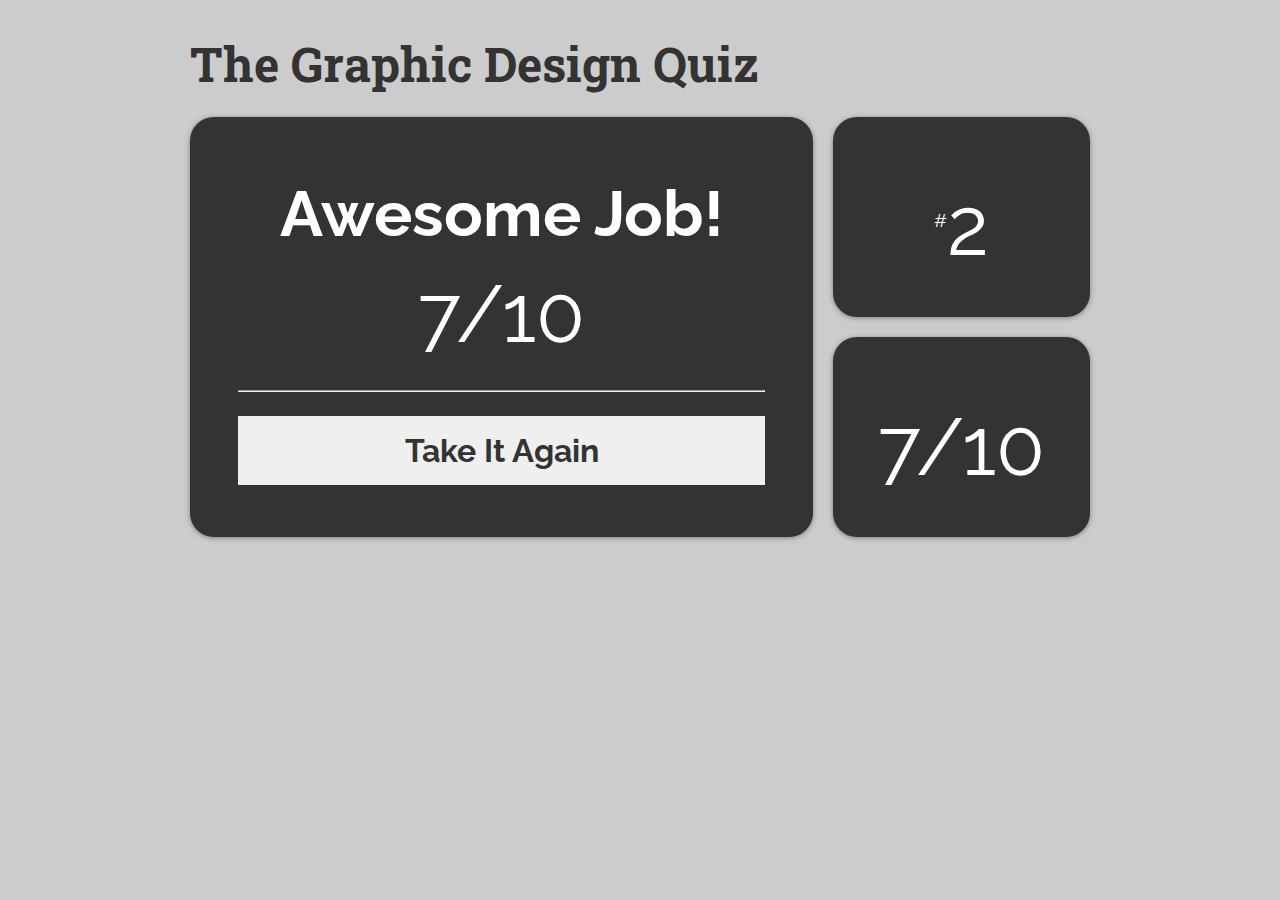
==== index.html @ c81ab488 "added wireframe for final results" ====
<!DOCTYPE html>
<html lang="en">
<head>
    <meta charset="UTF-8">
    <meta name="viewport" content="width=device-width, initial-scale=1.0">
    <meta http-equiv="X-UA-Compatible" content="ie=edge">
    <link rel="stylesheet" href="style.css">
    <script src="https://code.jquery.com/jquery-3.4.1.min.js" integrity="sha256-CSXorXvZcTkaix6Yvo6HppcZGetbYMGWSFlBw8HfCJo=" crossorigin="anonymous"></script>
    <link rel="stylesheet" href="https://use.fontawesome.com/releases/v5.8.2/css/all.css" integrity="sha384-oS3vJWv+0UjzBfQzYUhtDYW+Pj2yciDJxpsK1OYPAYjqT085Qq/1cq5FLXAZQ7Ay" crossorigin="anonymous">
    <title>The Graphic Design Quiz App</title>
</head>
<body>
    <div class="wrapper">
        <h1>The Graphic Design Quiz</h1>
        <main class="main-quiz">
            <section class="questions">
                <!-- Start of Question Form -->

                <!-- <form id="quiz-form">
                    <fieldset>
                        <legend><sup>#</sup><span id="question-number">1</span>. This is the first question?</legend>
                        <div>
                            <input type="radio" name="answer" id="answer_1" value="" class="form-radio" required>
                            <label for="answer_1">Lorem ipsum dolor sit amet.</label>
                        </div>
                        <div>
                            <input type="radio" name="answer" id="answer_2" value="" class="form-radio" required>
                            <label for="answer_2">Lorem ipsum dolor sit amet consectetur.</label>
                        </div>
                        <div>
                            <input type="radio" name="answer" id="answer_3" value="" class="form-radio" required>
                            <label for="answer_3">Lorem ipsum dolor sit amet, consectetur adipisicing.</label>
                        </div>
                        <div>
                            <input type="radio" name="answer" id="answer_4" value="" class="form-radio" required>
                            <label for="answer_4">Lorem ipsum dolor sit.</label>
                        </div>
                    </fieldset>
                    <button class="btn">Submit Answer</button>
                </form> -->

                <!-- Start of Intro Page -->

                <!-- <div class='intro'>
                    <h2>The Design Quiz</h2>
                    <hr>
                    <p>Are You Ready?</p>
                    <i class="fas fa-arrow-down fa-3x"></i>
                    <button class='btn'>START</button>
                </div> -->

                <!-- Start of Correct Answer -->

                <!-- <div class="correct-answer">
                    <i class="fas fa-thumbs-up fa-8x"></i>
                    <hr>
                    <p>You're Right</p>
                    <hr>
                    <button class="btn">Continue <i class="fas fa-arrow-right"></i></button>
                </div> -->

                <!-- Start of Wrong Answer -->

                <!-- <div class="wrong-answer">
                        <i class="fas fa-thumbs-down fa-8x"></i>
                        <hr>
                        <p>The Correct Answer Is:</p>
                        <p id='correct-answer-string'>Lorem ipsum dolor sit amet consectetur adipisicing elit. Sint, nisi.</p>
                        <hr>
                        <button class="btn">Continue <i class="fas fa-arrow-right"></i></button>
                </div> -->

                <!-- Start of the End Page -->

                <div class="final-results">
                        <h3>Awesome Job!</h3>
                        <p class="final-correct"><i class="fas fa-spray-can"></i> <span id="questions-correct">7</span>/<span id="total-questions">10</span></p>
                        <hr>
                        <button class="btn">Take It Again <i class="fas fa-undo"></i></button>
                </div>

            </section>
            <section  class="right-box right-box-a">
                <i class="fas fa-question-circle fa-3x"></i>
                <p class="questionnum"><sup>#</sup><span id="question-number">2</span></p>
            </section>
            <section class="right-box right-box-b">
                <i class="fas fa-star fa-3x"></i>
                <p class="numcorrect"><span id="questions-correct">7</span>/<span id="total-questions">10</span></p>
            </section>    
        </section>
    </div>
    <script src="app.js"></script>
</body>
</html>
---- style.css ----
/* Google Font Import */
@import url('https://fonts.googleapis.com/css?family=Raleway:500|Roboto+Slab');
/* CSS Variables */
:root {
        --primary: #ddd;
        --dark: #333;
        --light: #fff;
        --shadow: 0 1px 5px rgba(104, 104, 104, 0.8);    
}
/* Base Styling */
* {
    margin: 0;
    padding: 0;
    box-sizing: border-box;
    font-family: 'Raleway', sans-serif;
    color: var(--light);
}

body {
    background: #ccc;
    margin: 30px 50px;
    line-height: 1.4;
}

/* Quiz Layout */

.wrapper {
    max-width: 900px;
    display: grid;
    grid-gap: 20px;
    margin: auto;
}

.main-quiz {
    display: grid;
    grid-gap: 20px;
    grid-template-areas:
        'questions questions right-box-a'
        'questions questions right-box-b' 
}

.right-box {
    background: var(--dark);
    display: grid;
    align-items: center;
    justify-items: center;
    box-shadow: var(--shadow);
    padding: 1.5rem;
}

.right-box-a {
    grid-area: right-box-a;
    border-radius: 1.5rem;
    min-height: 200px;
    font-size: 1.5rem;
}

.right-box-b {
    grid-area: right-box-b;
    border-radius: 1.5rem;
    min-height: 200px;
    padding-top: 25px;
    padding-bottom: 25px;
}

.questions {
    grid-area: questions;
    min-height: 400px;
    background: var(--dark);
    background-size: cover;
    background-position: center;
    padding: 3rem;
    display: flex;
    flex-direction: column;
    align-items: start;
    justify-content: center;
    box-shadow: var(--shadow);
    border-radius: 1.5rem;
}

.questionnum, .numcorrect {
    font-size: 5rem;
    padding: 0;
    margin: 0;
}

.intro, .correct-answer, .wrong-answer, .final-results {
    text-align: center;
    margin: auto;
}

.correct-answer, .wrong-answer, .final-results {
    width: 100%;
}

.correct-answer .fa-thumbs-up, .wrong-answer .fa-thumbs-down {
    padding: 30px;
}

/* Font STyling */

.fa-spray-can {
    font-size: 3.5rem;
}

.final-correct {
    font-size: 5rem;
    padding-bottom: 20px;
}

#correct-answer-string {
    font-size: 1rem;
    font-family: 'Raleway', sans-serif;
    font-weight: 400;
    padding-top: 0;
}

.fa-arrow-right, .fa-undo {
    color: var(--dark)
}

h1 {
    font-family: 'Roboto Slab', serif;
    color: var(--dark);
    font-size: 3rem;
}

h2 {
    font-size: 3rem;
    padding: 20px;
    font-family: 'Roboto Slab', serif;
}

h3 {
    font-size: 4rem;
}

h4 {
    font-size: 3rem;
}

.intro p,.correct-answer p, .wrong-answer p {
    font-size: 2rem;
    padding: 20px;
    font-weight: bold;
}

.correct-answer p, .wrong-answer p {
    font-size: 3rem;
    font-family: 'Roboto Slab', serif;
}

.intro .btn, .correct-answer .btn, .final-results .btn {
    font-weight: bold;
}


sup {
    font-size: 1.2rem;
}

/* Form Styling */
form {
    width: 100%;
}

fieldset {
    border: none;
    font-size: 2.3rem;
}

.form-radio
{
     -webkit-appearance: none;
     -moz-appearance: none;
     appearance: none;
     display: inline-block;
     position: relative;
     background-color: #f1f1f1;
     top: 10px;
     height: 30px;
     width: 30px;
     border: 0;
     border-radius: 50px;
     cursor: pointer;     
     margin-right: 7px;
     outline: none;
}
.form-radio:checked::before
{
     position: absolute;
     font: 13px/1 'Open Sans', sans-serif;
     left: 11px;
     top: 7px;
     content: '\02143';
     transform: rotate(40deg);
}
.form-radio:hover
{
     background-color: #8bdb66;
}
.form-radio:checked
{
     background-color: #8bdb66;
}
label
{
     font-size: .9rem;
     cursor: pointer;
     padding: 20px;
     transition: color .8s;
     transition-timing-function: ease-in-out;
} 

label:hover {
    color: #8bdb66;
}

.btn {
    color: var(--dark);
    width: 100%;
    padding: 1rem 1.3rem;
    text-decoration: none;
    border: 0;
    margin-top: 1.5rem;
    font-size: 2rem;
    transition: padding .5s;
    transition-timing-function: ease-in-out;
    cursor: pointer;
}

.btn:hover {
    padding: 1.3rem 1.3rem;
}

/* Media Queries */

@media(max-width: 700px) {
    .main-quiz {
        grid-template-areas: 
        'questions questions' 
        'right-box-a right-box-b'
    }

    h1 {
        font-size: 2.5rem;
    }

    fieldset {
        font-size: 1.8rem;
    }
}

@media(max-width: 500px) {
    .main-quiz {
        grid-template-areas: 
        'questions'
        'right-box-a'
        'right-box-b'
    }

    h1 {
        font-size: 1.7rem;
    }

    fieldset {
        font-size: 1.3rem;
    }

}
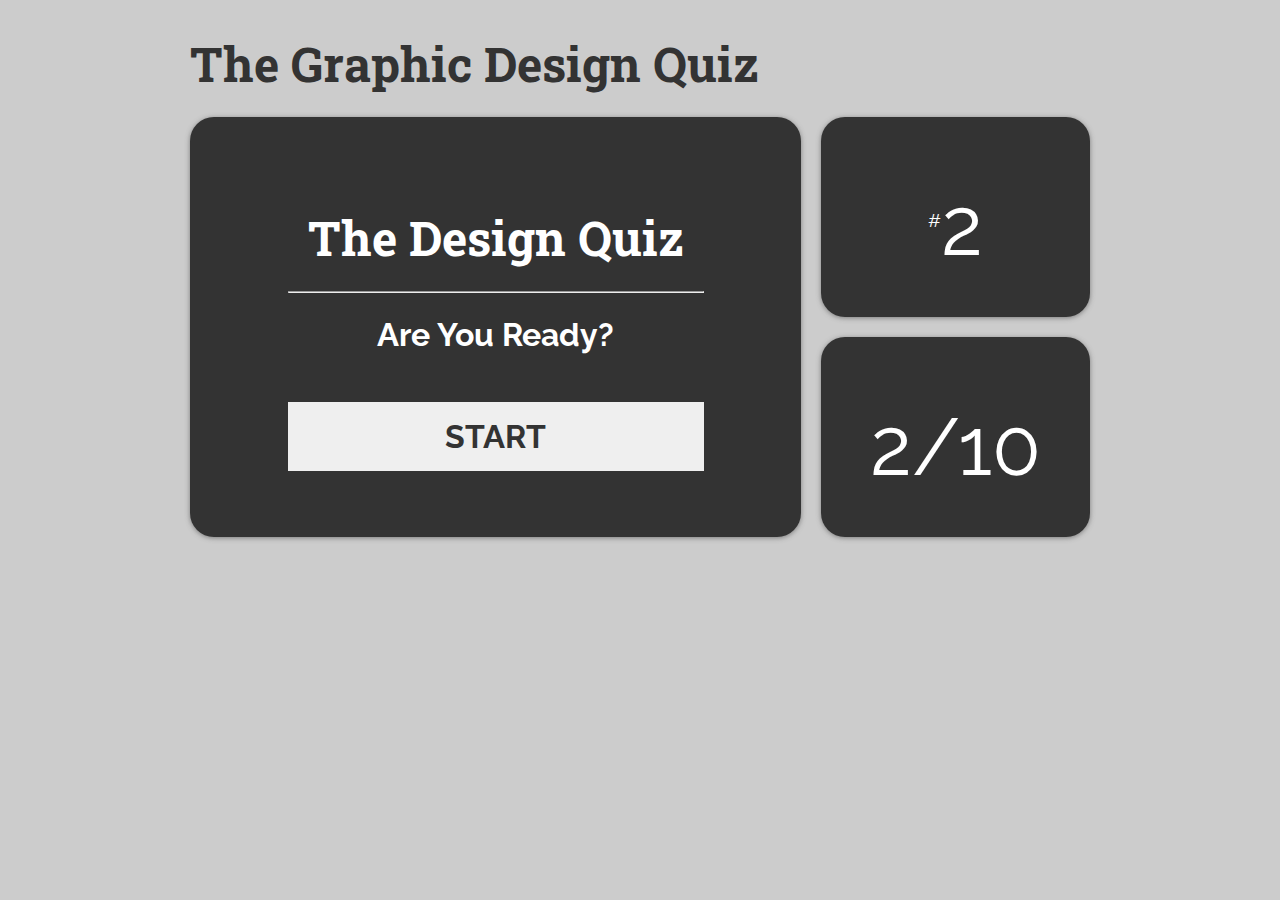
==== commit 2f0067b7: "Changed divs to sections and started a11y changes" ====
--- a/index.html
+++ b/index.html
@@ -12,11 +12,22 @@
 <body>
     <div class="wrapper">
         <h1>The Graphic Design Quiz</h1>
-        <main class="main-quiz">
+        <main class="main-quiz" role="main">
             <section class="questions">
+
+                <!-- Start of Intro Page -->
+
+                <section class='intro'>
+                    <h2>The Design Quiz</h2>
+                    <hr>
+                    <p>Are You Ready?</p>
+                    <i class="fas fa-arrow-down fa-3x"></i>
+                    <button class='btn'>START</button>
+                </section>
+                
                 <!-- Start of Question Form -->
 
-                <!-- <form id="quiz-form">
+                <!-- <form id="quiz-form" >
                     <fieldset>
                         <legend><sup>#</sup><span id="question-number">1</span>. This is the first question?</legend>
                         <div>
@@ -39,45 +50,35 @@
                     <button class="btn">Submit Answer</button>
                 </form> -->
 
-                <!-- Start of Intro Page -->
-
-                <!-- <div class='intro'>
-                    <h2>The Design Quiz</h2>
-                    <hr>
-                    <p>Are You Ready?</p>
-                    <i class="fas fa-arrow-down fa-3x"></i>
-                    <button class='btn'>START</button>
-                </div> -->
-
                 <!-- Start of Correct Answer -->
 
-                <!-- <div class="correct-answer">
+                <!-- <section class="correct-answer">
                     <i class="fas fa-thumbs-up fa-8x"></i>
                     <hr>
                     <p>You're Right</p>
                     <hr>
                     <button class="btn">Continue <i class="fas fa-arrow-right"></i></button>
-                </div> -->
+                    </section> -->
 
                 <!-- Start of Wrong Answer -->
 
-                <!-- <div class="wrong-answer">
+                <!-- <section class="wrong-answer">
                         <i class="fas fa-thumbs-down fa-8x"></i>
                         <hr>
                         <p>The Correct Answer Is:</p>
                         <p id='correct-answer-string'>Lorem ipsum dolor sit amet consectetur adipisicing elit. Sint, nisi.</p>
                         <hr>
                         <button class="btn">Continue <i class="fas fa-arrow-right"></i></button>
-                </div> -->
+                </section> -->
 
                 <!-- Start of the End Page -->
 
-                <div class="final-results">
+                <!-- <section class="final-results">
                         <h3>Awesome Job!</h3>
                         <p class="final-correct"><i class="fas fa-spray-can"></i> <span id="questions-correct">7</span>/<span id="total-questions">10</span></p>
                         <hr>
                         <button class="btn">Take It Again <i class="fas fa-undo"></i></button>
-                </div>
+                </section> -->
 
             </section>
             <section  class="right-box right-box-a">
@@ -86,7 +87,7 @@
             </section>
             <section class="right-box right-box-b">
                 <i class="fas fa-star fa-3x"></i>
-                <p class="numcorrect"><span id="questions-correct">7</span>/<span id="total-questions">10</span></p>
+                <p class="numcorrect"><span id="questions-correct">2</span>/<span id="total-questions">10</span></p>
             </section>    
         </section>
     </div>
--- a/style.css
+++ b/style.css
@@ -5,6 +5,7 @@
         --primary: #ddd;
         --dark: #333;
         --light: #fff;
+        --green: #8bdb66;
         --shadow: 0 1px 5px rgba(104, 104, 104, 0.8);    
 }
 /* Base Styling */
@@ -97,7 +98,7 @@
     padding: 30px;
 }
 
-/* Font STyling */
+/* Font Styling */
 
 .fa-spray-can {
     font-size: 3.5rem;
@@ -169,8 +170,7 @@
     font-size: 2.3rem;
 }
 
-.form-radio
-{
+.form-radio {
      -webkit-appearance: none;
      -moz-appearance: none;
      appearance: none;
@@ -186,8 +186,7 @@
      margin-right: 7px;
      outline: none;
 }
-.form-radio:checked::before
-{
+.form-radio:checked::before {
      position: absolute;
      font: 13px/1 'Open Sans', sans-serif;
      left: 11px;
@@ -195,16 +194,13 @@
      content: '\02143';
      transform: rotate(40deg);
 }
-.form-radio:hover
-{
-     background-color: #8bdb66;
-}
-.form-radio:checked
-{
-     background-color: #8bdb66;
-}
-label
-{
+.form-radio:hover {
+     background-color: var(--green);
+}
+.form-radio:checked {
+     background-color: var(--green);
+}
+label {
      font-size: .9rem;
      cursor: pointer;
      padding: 20px;
@@ -213,7 +209,7 @@
 } 
 
 label:hover {
-    color: #8bdb66;
+    color: var(--green);
 }
 
 .btn {
@@ -224,13 +220,6 @@
     border: 0;
     margin-top: 1.5rem;
     font-size: 2rem;
-    transition: padding .5s;
-    transition-timing-function: ease-in-out;
-    cursor: pointer;
-}
-
-.btn:hover {
-    padding: 1.3rem 1.3rem;
 }
 
 /* Media Queries */
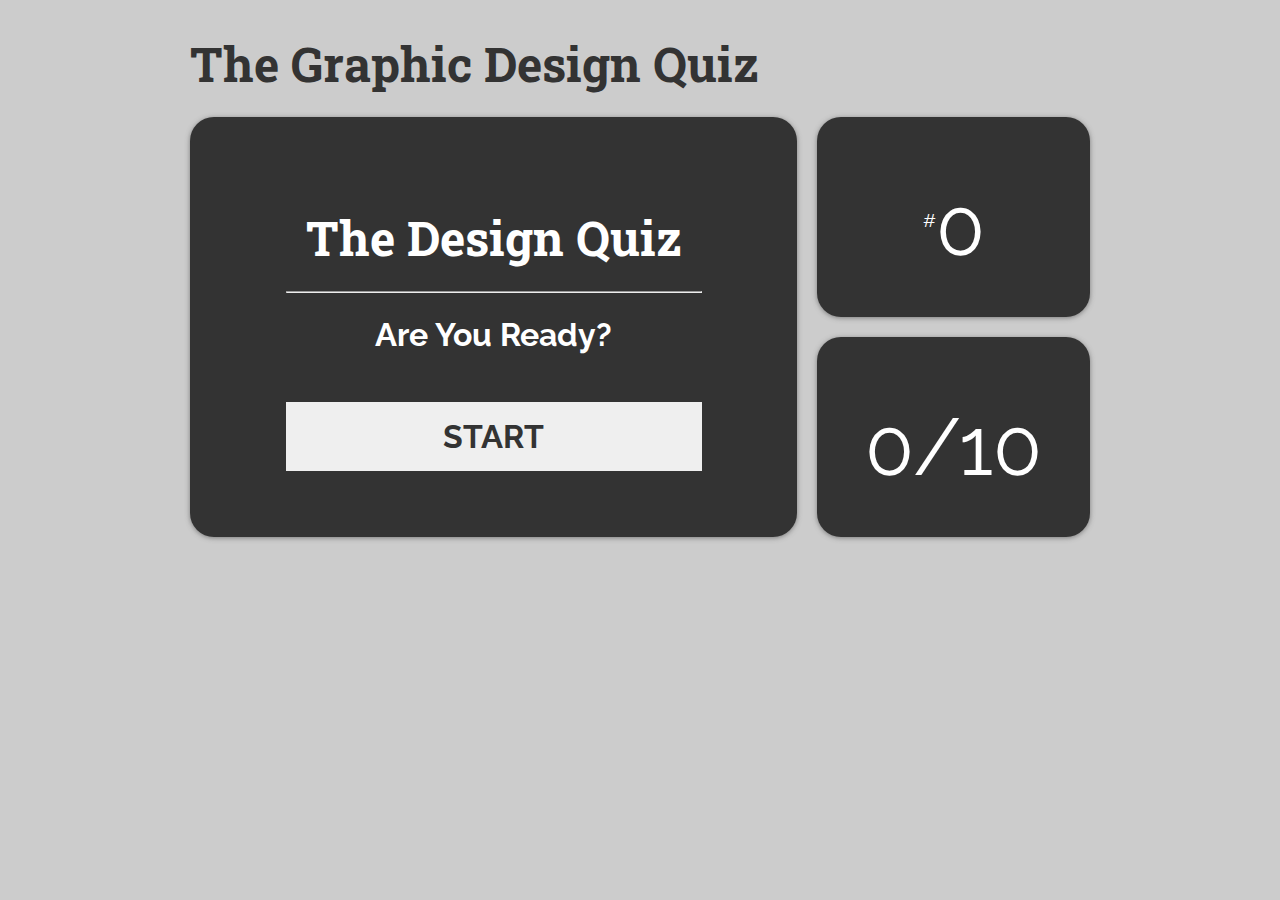
==== commit 86282665: "added intro page, question pages, correct answer, implemented current question number" ====
--- a/index.html
+++ b/index.html
@@ -22,7 +22,7 @@
                     <hr>
                     <p>Are You Ready?</p>
                     <i class="fas fa-arrow-down fa-3x"></i>
-                    <button class='btn'>START</button>
+                    <button class='btn start-btn'>START</button>
                 </section>
                 
                 <!-- Start of Question Form -->
@@ -83,14 +83,15 @@
             </section>
             <section  class="right-box right-box-a">
                 <i class="fas fa-question-circle fa-3x"></i>
-                <p class="questionnum"><sup>#</sup><span id="question-number">2</span></p>
+                <p class="questionnum"><sup>#</sup><span class="question-number">0</span></p>
             </section>
             <section class="right-box right-box-b">
                 <i class="fas fa-star fa-3x"></i>
-                <p class="numcorrect"><span id="questions-correct">2</span>/<span id="total-questions">10</span></p>
+                <p class="numcorrect"><span id="questions-correct">0</span>/<span id="total-questions">10</span></p>
             </section>    
         </section>
     </div>
+    <script src="questions.js"></script>
     <script src="app.js"></script>
 </body>
 </html>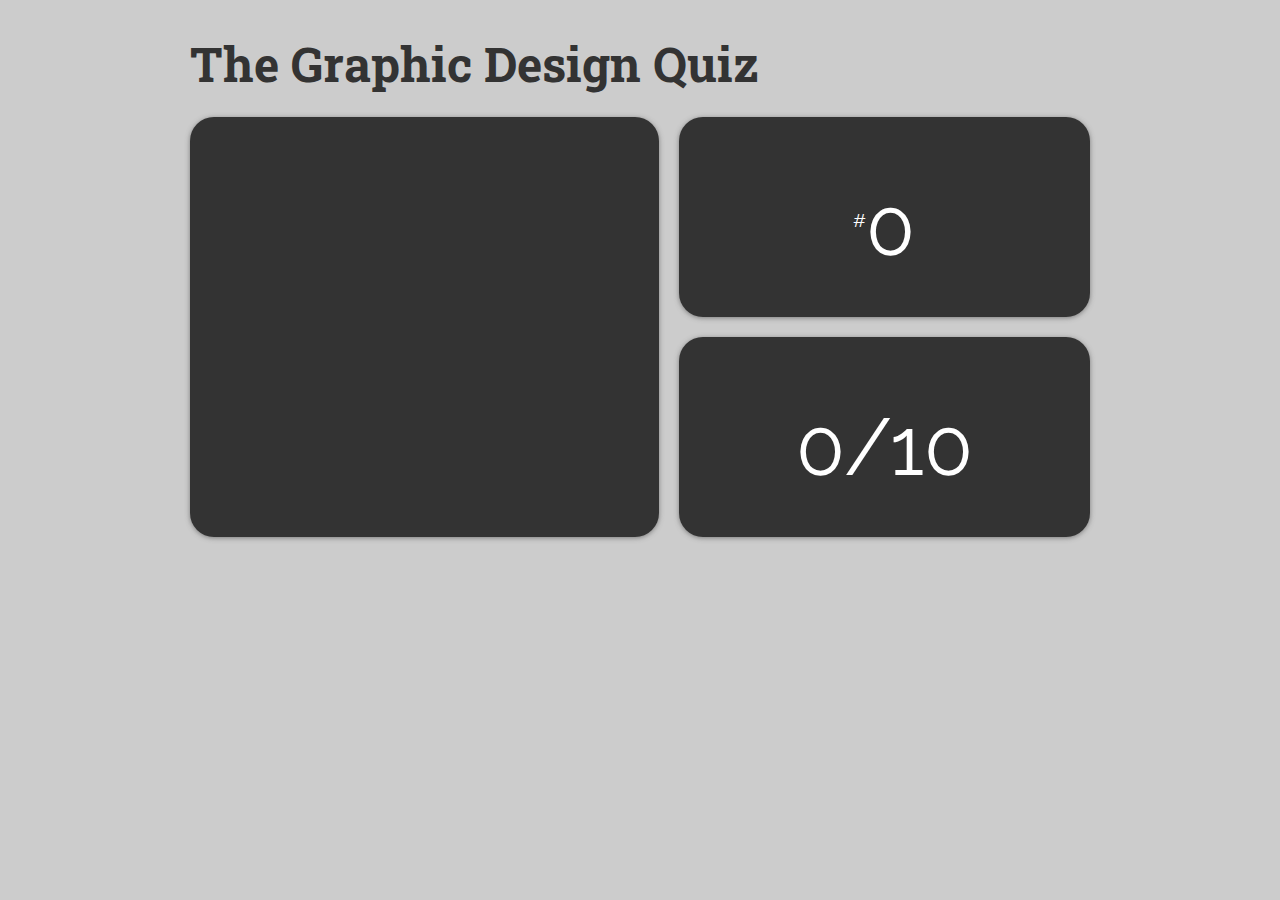
==== commit c6ee1353: "removed unnecessary html from index, quiz restarts, no bugs at current time" ====
--- a/index.html
+++ b/index.html
@@ -15,71 +15,6 @@
         <main class="main-quiz" role="main">
             <section class="questions">
 
-                <!-- Start of Intro Page -->
-
-                <section class='intro'>
-                    <h2>The Design Quiz</h2>
-                    <hr>
-                    <p>Are You Ready?</p>
-                    <i class="fas fa-arrow-down fa-3x"></i>
-                    <button class='btn start-btn'>START</button>
-                </section>
-                
-                <!-- Start of Question Form -->
-
-                <!-- <form id="quiz-form" >
-                    <fieldset>
-                        <legend><sup>#</sup><span id="question-number">1</span>. This is the first question?</legend>
-                        <div>
-                            <input type="radio" name="answer" id="answer_1" value="" class="form-radio" required>
-                            <label for="answer_1">Lorem ipsum dolor sit amet.</label>
-                        </div>
-                        <div>
-                            <input type="radio" name="answer" id="answer_2" value="" class="form-radio" required>
-                            <label for="answer_2">Lorem ipsum dolor sit amet consectetur.</label>
-                        </div>
-                        <div>
-                            <input type="radio" name="answer" id="answer_3" value="" class="form-radio" required>
-                            <label for="answer_3">Lorem ipsum dolor sit amet, consectetur adipisicing.</label>
-                        </div>
-                        <div>
-                            <input type="radio" name="answer" id="answer_4" value="" class="form-radio" required>
-                            <label for="answer_4">Lorem ipsum dolor sit.</label>
-                        </div>
-                    </fieldset>
-                    <button class="btn">Submit Answer</button>
-                </form> -->
-
-                <!-- Start of Correct Answer -->
-
-                <!-- <section class="correct-answer">
-                    <i class="fas fa-thumbs-up fa-8x"></i>
-                    <hr>
-                    <p>You're Right</p>
-                    <hr>
-                    <button class="btn">Continue <i class="fas fa-arrow-right"></i></button>
-                    </section> -->
-
-                <!-- Start of Wrong Answer -->
-
-                <!-- <section class="wrong-answer">
-                        <i class="fas fa-thumbs-down fa-8x"></i>
-                        <hr>
-                        <p>The Correct Answer Is:</p>
-                        <p id='correct-answer-string'>Lorem ipsum dolor sit amet consectetur adipisicing elit. Sint, nisi.</p>
-                        <hr>
-                        <button class="btn">Continue <i class="fas fa-arrow-right"></i></button>
-                </section> -->
-
-                <!-- Start of the End Page -->
-
-                <!-- <section class="final-results">
-                        <h3>Awesome Job!</h3>
-                        <p class="final-correct"><i class="fas fa-spray-can"></i> <span id="questions-correct">7</span>/<span id="total-questions">10</span></p>
-                        <hr>
-                        <button class="btn">Take It Again <i class="fas fa-undo"></i></button>
-                </section> -->
-
             </section>
             <section  class="right-box right-box-a">
                 <i class="fas fa-question-circle fa-3x"></i>
@@ -87,7 +22,7 @@
             </section>
             <section class="right-box right-box-b">
                 <i class="fas fa-star fa-3x"></i>
-                <p class="numcorrect"><span id="questions-correct">0</span>/<span id="total-questions">10</span></p>
+                <p class="numcorrect"><span class="questions-correct">0</span>/<span class="total-questions">10</span></p>
             </section>    
         </section>
     </div>
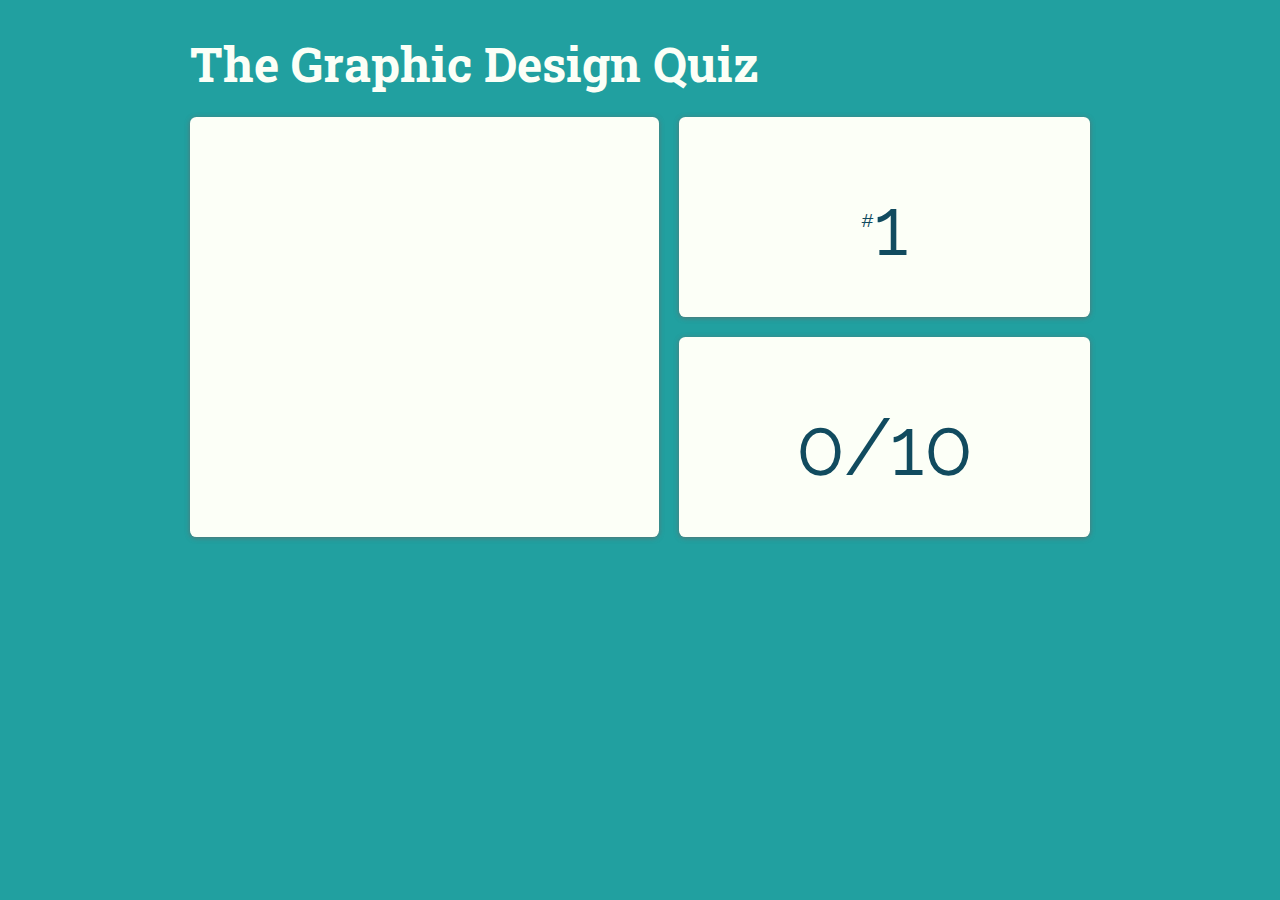
==== commit b29fc8da: "updated font sizing and media queries" ====
--- a/index.html
+++ b/index.html
@@ -18,7 +18,7 @@
             </section>
             <section  class="right-box right-box-a">
                 <i class="fas fa-question-circle fa-3x"></i>
-                <p class="questionnum"><sup>#</sup><span class="question-number">0</span></p>
+                <p class="questionnum"><sup>#</sup><span class="question-number">1</span></p>
             </section>
             <section class="right-box right-box-b">
                 <i class="fas fa-star fa-3x"></i>
--- a/style.css
+++ b/style.css
@@ -2,10 +2,10 @@
 @import url('https://fonts.googleapis.com/css?family=Raleway:500|Roboto+Slab');
 /* CSS Variables */
 :root {
-        --primary: #ddd;
-        --dark: #333;
-        --light: #fff;
-        --green: #8bdb66;
+        --light: #fcfff7;
+        --dark: #114b5f;
+        --red: #d52941;
+        --medium: #456990;
         --shadow: 0 1px 5px rgba(104, 104, 104, 0.8);    
 }
 /* Base Styling */
@@ -14,11 +14,11 @@
     padding: 0;
     box-sizing: border-box;
     font-family: 'Raleway', sans-serif;
-    color: var(--light);
+    color: var(--dark);
 }
 
 body {
-    background: #ccc;
+    background: #21a0a0;
     margin: 30px 50px;
     line-height: 1.4;
 }
@@ -41,7 +41,7 @@
 }
 
 .right-box {
-    background: var(--dark);
+    background: var(--light);
     display: grid;
     align-items: center;
     justify-items: center;
@@ -51,14 +51,14 @@
 
 .right-box-a {
     grid-area: right-box-a;
-    border-radius: 1.5rem;
+    border-radius: .4rem;
     min-height: 200px;
     font-size: 1.5rem;
 }
 
 .right-box-b {
     grid-area: right-box-b;
-    border-radius: 1.5rem;
+    border-radius: .4rem;
     min-height: 200px;
     padding-top: 25px;
     padding-bottom: 25px;
@@ -67,7 +67,7 @@
 .questions {
     grid-area: questions;
     min-height: 400px;
-    background: var(--dark);
+    background: var(--light);
     background-size: cover;
     background-position: center;
     padding: 3rem;
@@ -76,7 +76,7 @@
     align-items: start;
     justify-content: center;
     box-shadow: var(--shadow);
-    border-radius: 1.5rem;
+    border-radius: .4rem;
 }
 
 .questionnum, .numcorrect {
@@ -98,31 +98,94 @@
     padding: 30px;
 }
 
+hr { 
+    border: 0; 
+    height: 2px; 
+    background-image: linear-gradient(to right, rgba(0, 0, 0, 0), 
+    rgba(179, 22, 22, 0.75), rgba(0, 0, 0, 0)); 
+}
 /* Font Styling */
 
 .fa-spray-can {
     font-size: 3.5rem;
+    color: var(--red);
 }
 
 .final-correct {
     font-size: 5rem;
     padding-bottom: 20px;
+    color: var(--red);
 }
 
 #correct-answer-string {
-    font-size: 1rem;
+    font-size: 2rem;
     font-family: 'Raleway', sans-serif;
     font-weight: 400;
     padding-top: 0;
-}
-
-.fa-arrow-right, .fa-undo {
-    color: var(--dark)
+    margin-bottom: 10px;
+    color: var(--medium);
+}
+
+.fa-undo {
+    animation-name: spin;
+    animation-duration: 5000ms;
+    animation-iteration-count: infinite;
+    animation-timing-function: linear; 
+}
+
+@keyframes spin {
+    from {
+        transform:rotate(0deg);
+    }
+    to {
+        transform:rotate(-360deg);
+    }
+}
+
+.fa-arrow-right {
+    animation-name: point;
+    animation-duration: 2s;
+    animation-iteration-count: infinite;
+    animation-timing-function: ease-in-out;
+}
+
+@keyframes point {
+    0% {
+        transform: translate(0px, 0px);
+        color: var(--medium);
+    }
+    50% {
+        transform: translate(5px, 0px);
+        color: var(--light);
+    }
+    100% {
+        transform: translate(0px, 0px);
+        color: var(--medium);
+    }
+}
+
+.fa-arrow-down {
+    animation-name: direct;
+    animation-duration: 2s;
+    animation-iteration-count: infinite;
+    animation-timing-function: ease-in-out;
+}
+
+@keyframes direct {
+    0% {
+        transform: translate(0px, 0px);
+    }
+    50% {
+        transform: translate(0px, 7px);
+    }
+    100% {
+        transform: translate(0px, 0px);
+    }
 }
 
 h1 {
     font-family: 'Roboto Slab', serif;
-    color: var(--dark);
+    color: var(--light);
     font-size: 3rem;
 }
 
@@ -140,12 +203,16 @@
     font-size: 3rem;
 }
 
-.intro p,.correct-answer p, .wrong-answer p {
+.intro p,.correct-answer p {
     font-size: 2rem;
     padding: 20px;
     font-weight: bold;
 }
 
+.wrong-answer p {
+    font-size: 1.7rem;
+}
+
 .correct-answer p, .wrong-answer p {
     font-size: 3rem;
     font-family: 'Roboto Slab', serif;
@@ -158,6 +225,10 @@
 
 sup {
     font-size: 1.2rem;
+}
+
+.fa-arrow-right, .fa-undo {
+    color: var(--light);
 }
 
 /* Form Styling */
@@ -185,6 +256,7 @@
      cursor: pointer;     
      margin-right: 7px;
      outline: none;
+     transition: background-color .3s;
 }
 .form-radio:checked::before {
      position: absolute;
@@ -195,31 +267,41 @@
      transform: rotate(40deg);
 }
 .form-radio:hover {
-     background-color: var(--green);
+     background-color: var(--red);
+     color: var(--light);
 }
 .form-radio:checked {
-     background-color: var(--green);
+     background-color: var(--red);
+     color: var(--light);
 }
 label {
-     font-size: .9rem;
+     font-size: 1rem;
      cursor: pointer;
      padding: 20px;
-     transition: color .8s;
-     transition-timing-function: ease-in-out;
+     transition: color .3s;
 } 
 
 label:hover {
-    color: var(--green);
+    color: var(--red);
 }
 
 .btn {
-    color: var(--dark);
+    color: var(--light);
+    background: var(--medium);
     width: 100%;
     padding: 1rem 1.3rem;
     text-decoration: none;
     border: 0;
     margin-top: 1.5rem;
     font-size: 2rem;
+    border-radius: .4rem;
+    transition: padding .8s, box-shadow .8s;
+    cursor: pointer;
+}
+
+.btn:hover {
+    padding: 1.2rem;
+    box-shadow: var(--shadow);
 }
 
 /* Media Queries */
@@ -256,4 +338,11 @@
         font-size: 1.3rem;
     }
 
+    .wrong-answer p {
+        font-size: 1.6rem;
+    }
+
+    #correct-answer-string {
+        font-size: 1.4rem;
+    }
 }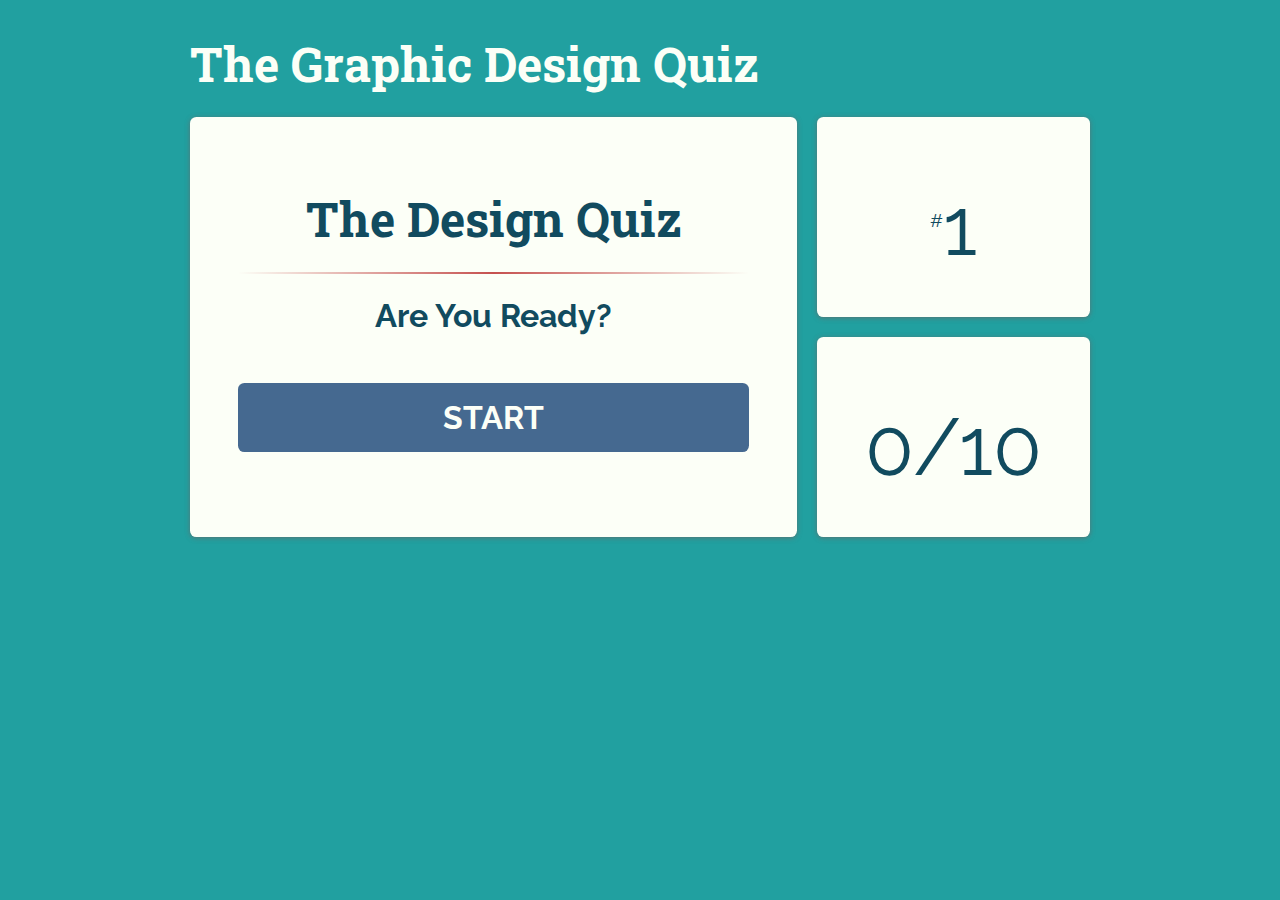
==== commit 914cb669: "removed initial render function and moved intro back to index.html" ====
--- a/index.html
+++ b/index.html
@@ -11,10 +11,18 @@
 </head>
 <body>
     <div class="wrapper">
+        <header role="banner">
         <h1>The Graphic Design Quiz</h1>
+        </header>
         <main class="main-quiz" role="main">
             <section class="questions">
-
+                <section class='intro'>
+                    <h2>The Design Quiz</h2>
+                    <hr>
+                    <p>Are You Ready?</p>
+                    <i class="fas fa-arrow-down fa-3x"></i>
+                    <button class='btn start-btn'>START</button>
+                </section>
             </section>
             <section  class="right-box right-box-a">
                 <i class="fas fa-question-circle fa-3x"></i>
@@ -23,8 +31,8 @@
             <section class="right-box right-box-b">
                 <i class="fas fa-star fa-3x"></i>
                 <p class="numcorrect"><span class="questions-correct">0</span>/<span class="total-questions">10</span></p>
-            </section>    
-        </section>
+            </section>
+        </main>
     </div>
     <script src="questions.js"></script>
     <script src="app.js"></script>
--- a/style.css
+++ b/style.css
@@ -71,10 +71,6 @@
     background-size: cover;
     background-position: center;
     padding: 3rem;
-    display: flex;
-    flex-direction: column;
-    align-items: start;
-    justify-content: center;
     box-shadow: var(--shadow);
     border-radius: .4rem;
 }
@@ -106,7 +102,7 @@
 }
 /* Font Styling */
 
-.fa-spray-can {
+.fa-magic {
     font-size: 3.5rem;
     color: var(--red);
 }
@@ -143,13 +139,13 @@
 }
 
 .fa-arrow-right {
-    animation-name: point;
+    animation-name: point-right;
     animation-duration: 2s;
     animation-iteration-count: infinite;
     animation-timing-function: ease-in-out;
 }
 
-@keyframes point {
+@keyframes point-right {
     0% {
         transform: translate(0px, 0px);
         color: var(--medium);
@@ -165,13 +161,13 @@
 }
 
 .fa-arrow-down {
-    animation-name: direct;
+    animation-name: point-down;
     animation-duration: 2s;
     animation-iteration-count: infinite;
     animation-timing-function: ease-in-out;
 }
 
-@keyframes direct {
+@keyframes point-down {
     0% {
         transform: translate(0px, 0px);
     }
@@ -196,7 +192,7 @@
 }
 
 h3 {
-    font-size: 4rem;
+    font-size: 3.5rem;
 }
 
 h4 {
@@ -345,4 +341,16 @@
     #correct-answer-string {
         font-size: 1.4rem;
     }
+
+    h3 {
+        font-size: 2.5rem;
+    }
+
+    .final-correct {
+        font-size: 2.4rem;
+    }
+
+    .fa-magic {
+        font-size: 2rem;
+    }
 }